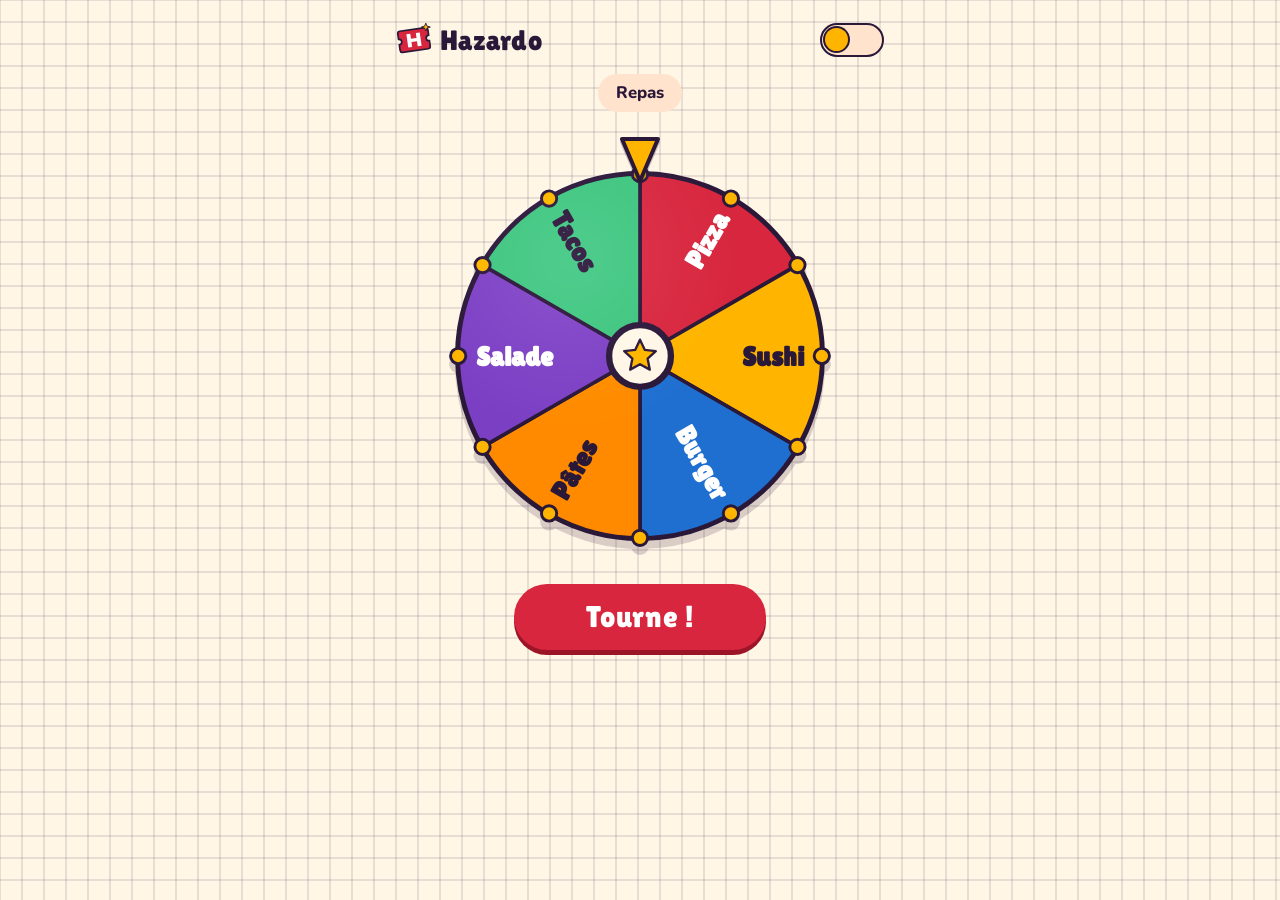
==== index.html @ 4a555137 "Mission 3 : La roue qui tourne Co-Authored-By: Claude Opus 5.5 <noreply@anthropic.com>" ====
<!doctype html>
<html lang="fr">
<head>
<meta charset="utf-8">
<meta name="viewport" content="width=device-width, initial-scale=1, viewport-fit=cover">
<title>Hazardo</title>
<meta name="description" content="Hazardo, la roue qui choisit pour toi quand tu n'arrives pas à te décider.">
<link rel="icon" href="favicon-32.png" sizes="32x32">
<link rel="apple-touch-icon" href="apple-touch-icon.png">
<link rel="preconnect" href="https://fonts.googleapis.com">
<link rel="preconnect" href="https://fonts.gstatic.com" crossorigin>
<link href="https://fonts.googleapis.com/css2?family=Lilita+One&family=Nunito:wght@700;800&display=swap" rel="stylesheet">
<link rel="stylesheet" href="style.css">
</head>
<body>
<canvas id="toile" aria-hidden="true"></canvas>

<div class="app">
  <header class="entete">
    <div class="marque"><img src="logo.svg" alt=""><h1>Hazardo</h1></div>
    <button class="jn" id="jn" type="button" aria-pressed="false" aria-label="Mode nuit"><i></i><b></b><b></b><b></b></button>
  </header>

  <!-- Écran 1 : Accueil -->
  <main class="ecran" id="ecran-accueil">
    <p class="pastille" id="nom-roue">Repas</p>
    <div class="scene">
      <div class="fleche" id="fleche" aria-hidden="true">
        <svg viewBox="0 0 46 52"><path d="M5 5h36L23 47z" fill="var(--accent)" stroke="var(--texte)" stroke-width="4" stroke-linejoin="round"/></svg>
      </div>
      <div class="penche" id="penche">
        <svg id="roue" viewBox="-110 -110 220 220" role="img"></svg>
        <div class="reflet"></div>
      </div>
    </div>
    <div class="aimant" id="aimant"><button class="btn-principal" id="tourne" type="button">Tourne !</button></div>
  </main>
</div>

<!-- Écran 2 : Résultat (par-dessus la roue) -->
<div class="voile" id="ecran-resultat" hidden>
  <div class="ticket" role="dialog" aria-modal="true" aria-labelledby="gagnant">
    <p class="et">Et c'est…</p>
    <p class="gagnant" id="gagnant"></p>
    <div class="boutons">
      <button class="btn-principal" id="encore" type="button">Encore !</button>
      <button class="btn-lien" id="merci" type="button">Super, merci</button>
    </div>
  </div>
</div>

<script src="roue.js"></script>
<script src="effets.js"></script>
</body>
</html>
---- style.css ----
/* Hazardo — le look (couleurs, polices et formes de DESIGN.md) */

/* ---------- Couleurs (palette Grande Roue) ---------- */
:root{
  --fond:#FFF6E6; --texte:#2A1838; --princ:#D7263D; --princ-fonce:#9C1527;
  --accent:#FFB400; --douce:#FFE3CC; --sur-princ:#FFFFFF; --voile:rgba(42,24,56,.55);
  --titre:"Lilita One","Arial Rounded MT Bold",system-ui,sans-serif;
  --corps:"Nunito","Arial Rounded MT Bold",system-ui,sans-serif;
  color-scheme:light;
}
@media (prefers-color-scheme: dark){
  :root:not([data-theme="light"]){
    --fond:#1A0F2E; --texte:#FFF2DF; --princ:#FF4D61; --princ-fonce:#A82238;
    --accent:#FFC233; --douce:#33204F; --sur-princ:#2A1838; --voile:rgba(8,4,18,.72);
    color-scheme:dark;
  }
}
:root[data-theme="dark"]{
  --fond:#1A0F2E; --texte:#FFF2DF; --princ:#FF4D61; --princ-fonce:#A82238;
  --accent:#FFC233; --douce:#33204F; --sur-princ:#2A1838; --voile:rgba(8,4,18,.72);
  color-scheme:dark;
}

/* ---------- Base ---------- */
*{box-sizing:border-box}
html,body{margin:0}
body{background:var(--fond);color:var(--texte);font:700 1rem/1.45 var(--corps);
  min-height:100svh;-webkit-tap-highlight-color:transparent;transition:background-color .4s}
button{font:inherit;color:inherit;cursor:pointer}
button:disabled{cursor:default}
:focus-visible{outline:3px solid var(--accent);outline-offset:3px}
[hidden]{display:none!important}

/* 81 Toile élastique : derrière tout, ne capte pas les touchers */
#toile{position:fixed;inset:0;width:100%;height:100%;pointer-events:none;z-index:0}
.app{position:relative;z-index:1;max-width:520px;margin:0 auto;
  padding:max(12px,env(safe-area-inset-top)) 16px max(20px,env(safe-area-inset-bottom));
  min-height:100svh;display:flex;flex-direction:column}

/* ---------- En-tête ---------- */
.entete{display:flex;align-items:center;justify-content:space-between;height:56px}
.marque{display:flex;align-items:center;gap:8px}
.marque img{width:36px;height:36px}
.marque h1{margin:0;font:400 1.75rem/1 var(--titre);letter-spacing:.01em}

/* 27 Interrupteur jour / nuit */
.jn{width:64px;height:34px;border-radius:999px;border:2.5px solid var(--texte);padding:0;
  background:var(--douce);position:relative;overflow:hidden}
.jn:disabled{opacity:.5}
.jn i{position:absolute;top:3px;left:3px;width:23px;height:23px;border-radius:50%;
  background:var(--accent);box-shadow:0 0 0 2px var(--texte);
  transition:transform .45s cubic-bezier(.4,1.5,.5,1)}
.jn b{position:absolute;width:3px;height:3px;border-radius:50%;background:var(--texte);opacity:0;transition:opacity .4s}
.jn b:nth-of-type(1){left:12px;top:8px} .jn b:nth-of-type(2){left:20px;top:19px} .jn b:nth-of-type(3){left:9px;top:21px}
.nuit .jn i{transform:translateX(30px);background:var(--texte);
  box-shadow:inset -7px -3px 0 var(--douce),0 0 0 2px var(--texte)}
.nuit .jn b{opacity:.9}

/* ---------- Accueil ---------- */
.ecran{flex:1;display:flex;flex-direction:column;align-items:center}
#ecran-accueil{gap:14px;padding-top:6px}
.pastille{margin:0;border-radius:999px;background:var(--douce);padding:7px 18px;font-weight:800;font-size:1.05rem}

.scene{position:relative;width:min(86vw,400px,calc(100svh - 260px));min-width:240px;aspect-ratio:1;margin-top:30px}
.penche{width:100%;height:100%;border-radius:50%;position:relative;touch-action:pan-y;
  transition:transform .6s cubic-bezier(.3,1.4,.5,1);will-change:transform}
#roue{display:block;width:100%;height:100%;overflow:visible;filter:drop-shadow(0 8px 0 rgba(42,24,56,.18))}
#roue text{font-family:var(--titre);font-size:15px}
/* 4 Reflet brillant : discret au repos, il se calme pendant que la roue tourne */
.reflet{position:absolute;inset:3%;border-radius:50%;pointer-events:none;mix-blend-mode:soft-light;
  background:radial-gradient(circle at var(--gx,32%) var(--gy,24%),rgba(255,255,255,.85),rgba(255,255,255,0) 45%);
  opacity:.35;transition:opacity .4s}
.penche.vise .reflet{opacity:1}
.ca-tourne .reflet{opacity:.15}
/* La flèche (13 Petit pop à chaque part qui passe) */
.fleche{position:absolute;left:50%;top:-22px;width:46px;margin-left:-23px;z-index:2;
  transform-origin:50% 12%;filter:drop-shadow(0 3px 0 rgba(42,24,56,.25))}
.fleche svg{display:block;width:100%}
.fleche.pop{animation:pop .3s cubic-bezier(.3,1.6,.5,1)}
@keyframes pop{45%{transform:scale(1.35) rotate(-8deg)}}

/* Bouton principal (6 Aimanté + 16 Onde) */
.aimant{padding:14px 40px 10px;touch-action:pan-y;transition:transform .8s cubic-bezier(.3,1.45,.45,1)}
.aimant.suit{transition:transform .15s linear}
.btn-principal{position:relative;overflow:hidden;border:0;border-radius:999px;
  background:var(--princ);color:var(--sur-princ);font:400 1.9rem/1 var(--titre);letter-spacing:.02em;
  padding:18px 54px 17px;box-shadow:0 5px 0 var(--princ-fonce);
  transition:transform .4s cubic-bezier(.3,1.7,.5,1)}
.btn-principal:active:not(:disabled){transform:translateY(3px) scale(.97);box-shadow:0 2px 0 var(--princ-fonce);transition:transform .08s}
/* « Ça tourne… » : le bouton reste enfoncé tant que la roue tourne */
#tourne{min-width:252px}
#tourne:disabled{transform:translateY(3px);box-shadow:0 2px 0 var(--princ-fonce);opacity:.8}
.btn-principal .onde{position:absolute;border-radius:50%;background:currentColor;pointer-events:none;
  opacity:.4;transform:scale(0);animation:onde .6s ease-out forwards}
@keyframes onde{to{transform:scale(4);opacity:0}}
.btn-lien{border:0;background:none;padding:8px 14px;font-weight:800;font-size:1.02rem;
  text-decoration:underline;text-decoration-thickness:2px;text-underline-offset:4px;border-radius:10px}
.btn-lien:active{transform:translateY(1px)}

/* ---------- Résultat (par-dessus la roue) ---------- */
.voile{position:fixed;inset:0;z-index:5;background:var(--voile);display:grid;place-items:center;padding:16px;
  overflow:hidden;animation:fondu .25s ease-out}
@keyframes fondu{from{opacity:0}}
/* La carte a la forme du ticket du logo : deux encoches sur les côtés */
.ticket{width:min(100%,360px);background:var(--douce);color:var(--texte);text-align:center;
  padding:28px 22px 24px;border-radius:20px;position:relative;
  -webkit-mask:radial-gradient(circle 15px at 0 50%,#0000 98%,#000) left/51% 100% no-repeat,
               radial-gradient(circle 15px at 100% 50%,#0000 98%,#000) right/51% 100% no-repeat;
          mask:radial-gradient(circle 15px at 0 50%,#0000 98%,#000) left/51% 100% no-repeat,
               radial-gradient(circle 15px at 100% 50%,#0000 98%,#000) right/51% 100% no-repeat;
  animation:arrive .45s cubic-bezier(.3,1.5,.5,1)}
@keyframes arrive{from{transform:scale(.8) rotate(-4deg);opacity:0}}
.ticket::after{content:"";position:absolute;left:22px;right:22px;top:50%;border-top:2.5px dashed var(--texte);opacity:.35;z-index:-1}
.ticket .et{margin:0;font-size:1.15rem}
.gagnant{margin:6px 0 22px;font:400 clamp(2.8rem,14vw,4rem)/1.1 var(--titre);touch-action:pan-y;
  overflow-wrap:anywhere;background:var(--douce);position:relative}
.gagnant span{display:inline-block}
/* 26 Lettres qui sautent */
.gagnant span.saute{animation:saute .5s cubic-bezier(.3,.7,.4,1) both}
@keyframes saute{40%{transform:translateY(-16px);color:var(--princ)}}
.ticket .boutons{display:flex;flex-direction:column;align-items:center;gap:8px;background:var(--douce);position:relative}
.ticket .btn-principal{font-size:1.5rem;padding:15px 44px 14px}

/* Confettis : partent du ticket, éclatent puis retombent */
.confetti{position:absolute;left:50%;top:42%;width:9px;height:14px;border-radius:2px;pointer-events:none;
  animation:confetti 1.4s cubic-bezier(.15,.7,.3,1) forwards}
@keyframes confetti{
  45%{transform:translate(var(--dx),var(--dy)) rotate(var(--rot));opacity:1}
  to{transform:translate(var(--dx),calc(var(--dy) + 140px)) rotate(calc(var(--rot) * 2));opacity:0}
}

/* ---------- Réduire les animations ---------- */
@media (prefers-reduced-motion: reduce){
  *,*::before,*::after{animation:none!important;transition:none!important}
}
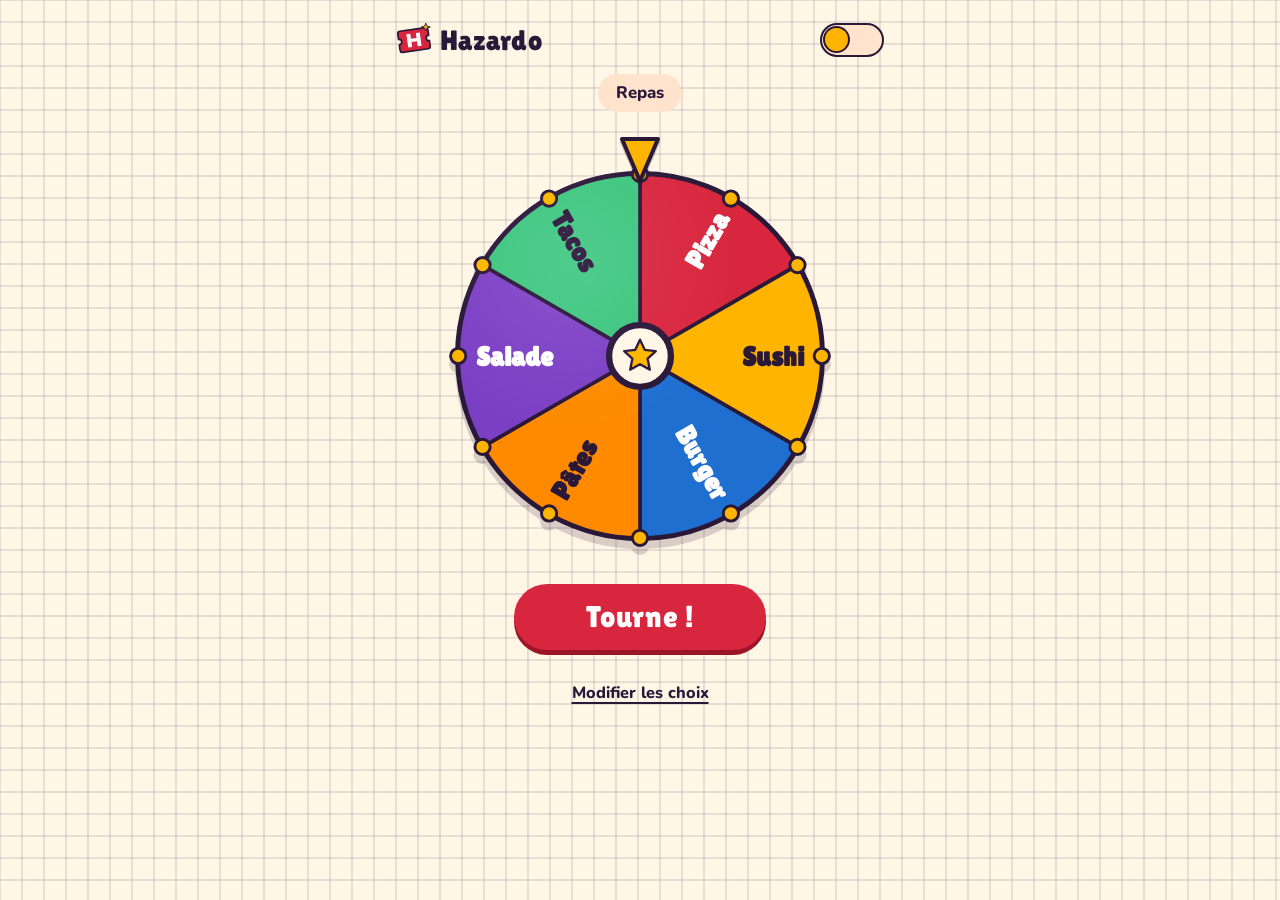
==== commit aec02350: "Mission 5 : Mes propres choix Co-Authored-By: Claude Opus 5.5 <noreply@anthropic.com>" ====
--- a/index.html
+++ b/index.html
@@ -34,6 +34,29 @@
       </div>
     </div>
     <div class="aimant" id="aimant"><button class="btn-principal" id="tourne" type="button">Tourne !</button></div>
+    <div class="trop-peu" id="trop-peu" hidden>
+      <p>Ajoute au moins 2 choix pour faire tourner la roue.</p>
+      <button class="btn-ajout" type="button" data-ouvre-liste>Ajouter des choix</button>
+    </div>
+    <button class="btn-lien" id="modifier" type="button" data-ouvre-liste>Modifier les choix</button>
+  </main>
+
+  <!-- Écran 3 : Modifier les choix -->
+  <main class="ecran" id="ecran-liste" hidden>
+    <button class="btn-lien" id="retour" type="button">← Retour à la roue</button>
+    <h2 id="titre-liste" tabindex="-1"></h2>
+    <form class="ajout" id="ajout" novalidate>
+      <input id="nouveau" type="text" placeholder="Ajoute un choix…" aria-label="Nouveau choix"
+        aria-describedby="erreur" autocomplete="off" enterkeyhint="done">
+      <button class="btn-ajout" type="submit">Ajouter</button>
+    </form>
+    <p class="erreur" id="erreur" role="alert"></p>
+    <div class="compteur">
+      <p id="compteur"></p>
+      <span class="ampoules" id="ampoules" aria-hidden="true"></span>
+    </div>
+    <p class="vide" id="vide" hidden>Ta roue est vide. Ajoute au moins 2 choix pour la faire tourner.</p>
+    <ul class="choix" id="choix"></ul>
   </main>
 </div>
 
@@ -49,7 +72,9 @@
   </div>
 </div>
 
+<script src="stockage.js"></script>
 <script src="roue.js"></script>
 <script src="effets.js"></script>
+<script src="choix.js"></script>
 </body>
 </html>
--- a/style.css
+++ b/style.css
@@ -97,6 +97,48 @@
   text-decoration:underline;text-decoration-thickness:2px;text-underline-offset:4px;border-radius:10px}
 .btn-lien:active{transform:translateY(1px)}
 
+/* Moins de 2 choix : message à la place du bouton qui tourne */
+.trop-peu{text-align:center;max-width:300px;display:grid;justify-items:center;gap:12px;padding-top:10px}
+.trop-peu p{margin:0;font-size:1.08rem}
+.btn-ajout{border:0;border-radius:999px;background:var(--princ);color:var(--sur-princ);
+  font-weight:800;padding:12px 22px;box-shadow:0 4px 0 var(--princ-fonce)}
+.btn-ajout:active{transform:translateY(3px);box-shadow:0 1px 0 var(--princ-fonce)}
+
+/* ---------- Modifier les choix ---------- */
+#ecran-liste{align-items:stretch;gap:12px;padding-top:4px}
+#ecran-liste .btn-lien{align-self:flex-start;padding-left:0}
+#titre-liste{margin:0 0 4px;font:400 clamp(1.6rem,7vw,2rem)/1.15 var(--titre);overflow-wrap:anywhere}
+#titre-liste:focus{outline:none}
+.ajout{display:flex;gap:8px}
+.ajout input{flex:1;min-width:0;border:2.5px solid var(--texte);border-radius:14px;background:var(--fond);
+  color:var(--texte);font:700 1rem var(--corps);padding:12px 14px}
+.ajout input::placeholder{color:color-mix(in srgb,var(--texte) 55%,transparent)}
+.ajout input[aria-invalid="true"]{border-color:var(--princ)}
+.ajout .btn-ajout{padding:0 20px}
+.erreur{margin:-4px 0 0;min-height:1.45em;color:var(--princ);font-weight:800;font-size:.95rem}
+/* Le compteur : 12 ampoules de manège, une allumée par choix */
+.compteur{display:flex;align-items:center;justify-content:space-between;gap:10px;flex-wrap:wrap}
+.compteur p{margin:0;font-size:.95rem}
+.ampoules{display:flex;gap:5px}
+.ampoules i{width:11px;height:11px;border-radius:50%;box-shadow:inset 0 0 0 1.5px color-mix(in srgb,var(--texte) 35%,transparent)}
+.ampoules i[style]{box-shadow:0 0 0 1.5px var(--texte),0 0 7px 1px color-mix(in srgb,var(--accent) 70%,transparent)}
+.vide{margin:6px 0 0;padding:18px;border-radius:16px;border:2.5px dashed color-mix(in srgb,var(--texte) 40%,transparent);text-align:center}
+/* Chaque ligne a les encoches du ticket du logo */
+.choix{list-style:none;margin:0;padding:0;display:grid;gap:8px}
+.choix li{display:flex;align-items:center;gap:12px;background:var(--douce);border-radius:16px;padding:6px 8px 6px 20px;
+  -webkit-mask:radial-gradient(circle 7px at 0 50%,#0000 98%,#000) left/51% 100% no-repeat,
+               radial-gradient(circle 7px at 100% 50%,#0000 98%,#000) right/51% 100% no-repeat;
+          mask:radial-gradient(circle 7px at 0 50%,#0000 98%,#000) left/51% 100% no-repeat,
+               radial-gradient(circle 7px at 100% 50%,#0000 98%,#000) right/51% 100% no-repeat}
+.choix .pt{width:16px;height:16px;border-radius:50%;flex:none;box-shadow:0 0 0 2px var(--texte)}
+.choix .nom{flex:1;min-width:0;font-weight:800;font-size:1.08rem;overflow-wrap:anywhere}
+.choix button{width:44px;height:44px;flex:none;border:0;border-radius:12px;background:transparent;font-size:1.1rem}
+.choix button:active{background:var(--fond)}
+/* 9 Apparition : les lignes montent une par une à l'ouverture, et un choix ajouté arrive pareil */
+.choix.apparait li{animation:monte .5s cubic-bezier(.3,1.45,.5,1) both;animation-delay:calc(var(--i)*80ms)}
+.choix li.arrive{animation:monte .5s cubic-bezier(.3,1.45,.5,1) both}
+@keyframes monte{from{opacity:0;transform:translateY(18px)}}
+
 /* ---------- Résultat (par-dessus la roue) ---------- */
 .voile{position:fixed;inset:0;z-index:5;background:var(--voile);display:grid;place-items:center;padding:16px;
   overflow:hidden;animation:fondu .25s ease-out}
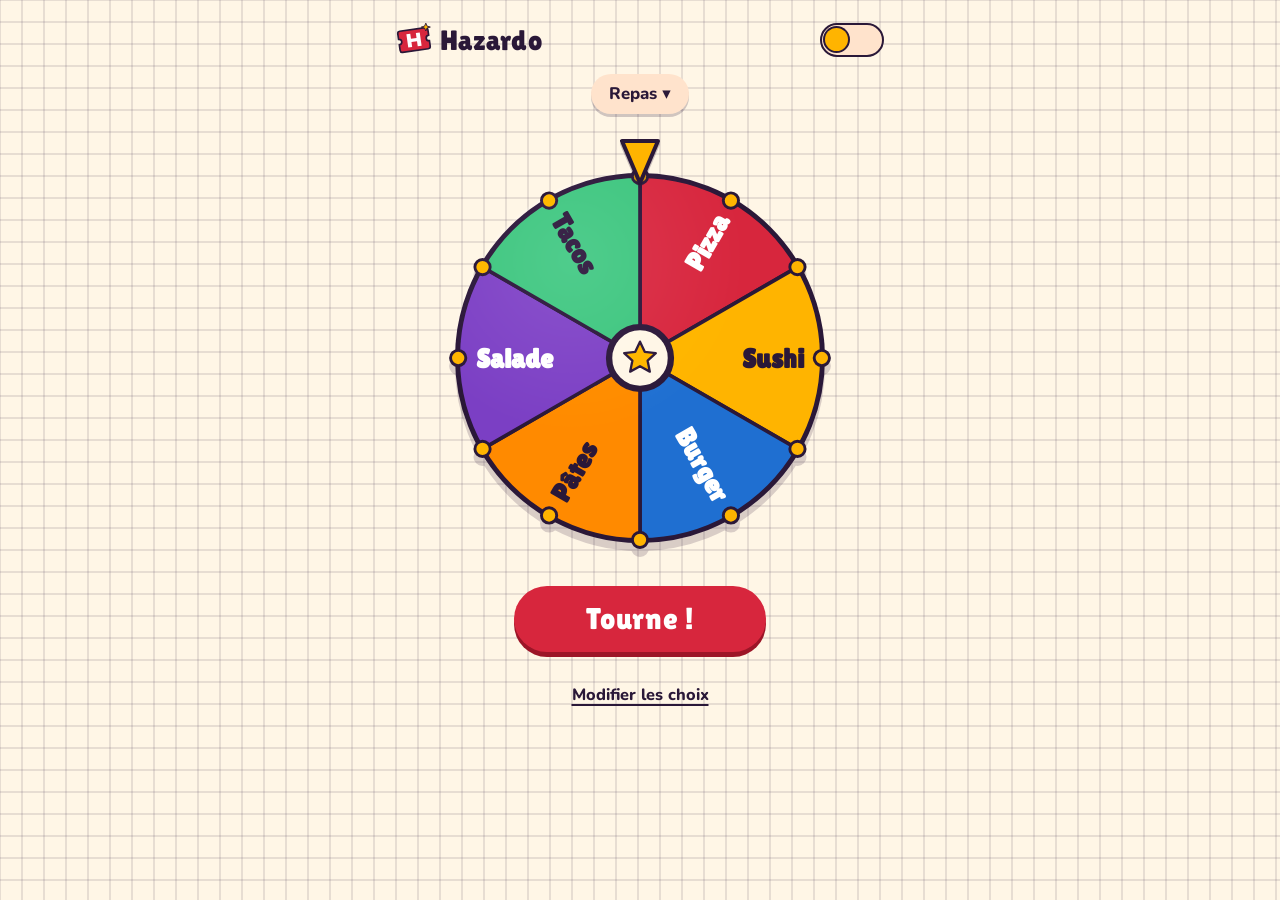
==== commit edb43e1a: "Mission 6 : Plusieurs roues Co-Authored-By: Claude Opus 5.5 <noreply@anthropic.com>" ====
--- a/index.html
+++ b/index.html
@@ -23,7 +23,9 @@
 
   <!-- Écran 1 : Accueil -->
   <main class="ecran" id="ecran-accueil">
-    <p class="pastille" id="nom-roue">Repas</p>
+    <button class="pastille" id="nom-roue" type="button">
+      <span id="nom-roue-texte">Repas</span> <span aria-hidden="true">▾</span>
+    </button>
     <div class="scene">
       <div class="fleche" id="fleche" aria-hidden="true">
         <svg viewBox="0 0 46 52"><path d="M5 5h36L23 47z" fill="var(--accent)" stroke="var(--texte)" stroke-width="4" stroke-linejoin="round"/></svg>
@@ -58,6 +60,22 @@
     <p class="vide" id="vide" hidden>Ta roue est vide. Ajoute au moins 2 choix pour la faire tourner.</p>
     <ul class="choix" id="choix"></ul>
   </main>
+
+  <!-- Écran 4 : Mes roues -->
+  <main class="ecran" id="ecran-roues" hidden>
+    <button class="btn-lien" id="retour-roues" type="button">← Retour à la roue</button>
+    <h2 id="titre-roues" tabindex="-1">Mes roues</h2>
+    <ul class="roues" id="roues"></ul>
+    <p class="seule" id="seule" hidden>Il te faut au moins une roue.</p>
+    <button class="btn-nouvelle" id="nouvelle" type="button">+ Nouvelle roue</button>
+    <form class="ajout" id="form-nouvelle" novalidate hidden>
+      <input id="nom-nouvelle" type="text" placeholder="Nom de la nouvelle roue" aria-label="Nom de la nouvelle roue"
+        aria-describedby="erreur-roue" autocomplete="off" enterkeyhint="done">
+      <button class="btn-ajout" type="submit">Créer</button>
+    </form>
+    <p class="erreur" id="erreur-roue" role="alert"></p>
+    <p class="note">Tes roues sont gardées sur cet appareil seulement.</p>
+  </main>
 </div>
 
 <!-- Écran 2 : Résultat (par-dessus la roue) -->
@@ -72,9 +90,21 @@
   </div>
 </div>
 
+<!-- Confirmation de suppression (par-dessus « Mes roues ») -->
+<div class="voile" id="ecran-supprimer" hidden>
+  <div class="ticket" role="alertdialog" aria-modal="true" aria-labelledby="question-supprimer">
+    <p class="question" id="question-supprimer"></p>
+    <div class="boutons">
+      <button class="btn-principal" id="oui-supprimer" type="button">Supprimer</button>
+      <button class="btn-lien" id="non-supprimer" type="button">Annuler</button>
+    </div>
+  </div>
+</div>
+
 <script src="stockage.js"></script>
 <script src="roue.js"></script>
 <script src="effets.js"></script>
 <script src="choix.js"></script>
+<script src="roues.js"></script>
 </body>
 </html>
--- a/style.css
+++ b/style.css
@@ -59,7 +59,10 @@
 /* ---------- Accueil ---------- */
 .ecran{flex:1;display:flex;flex-direction:column;align-items:center}
 #ecran-accueil{gap:14px;padding-top:6px}
-.pastille{margin:0;border-radius:999px;background:var(--douce);padding:7px 18px;font-weight:800;font-size:1.05rem}
+.pastille{margin:0;border:0;border-radius:999px;background:var(--douce);padding:8px 18px;font-weight:800;font-size:1.05rem;
+  box-shadow:0 3px 0 color-mix(in srgb,var(--texte) 22%,transparent)}
+.pastille:active:not(:disabled){transform:translateY(2px);box-shadow:0 1px 0 color-mix(in srgb,var(--texte) 22%,transparent)}
+.pastille:disabled{opacity:.7}
 
 .scene{position:relative;width:min(86vw,400px,calc(100svh - 260px));min-width:240px;aspect-ratio:1;margin-top:30px}
 .penche{width:100%;height:100%;border-radius:50%;position:relative;touch-action:pan-y;
@@ -105,10 +108,10 @@
 .btn-ajout:active{transform:translateY(3px);box-shadow:0 1px 0 var(--princ-fonce)}
 
 /* ---------- Modifier les choix ---------- */
-#ecran-liste{align-items:stretch;gap:12px;padding-top:4px}
-#ecran-liste .btn-lien{align-self:flex-start;padding-left:0}
-#titre-liste{margin:0 0 4px;font:400 clamp(1.6rem,7vw,2rem)/1.15 var(--titre);overflow-wrap:anywhere}
-#titre-liste:focus{outline:none}
+#ecran-liste,#ecran-roues{align-items:stretch;gap:12px;padding-top:4px}
+#ecran-liste>.btn-lien,#ecran-roues>.btn-lien{align-self:flex-start;padding-left:0}
+#titre-liste,#titre-roues{margin:0 0 4px;font:400 clamp(1.6rem,7vw,2rem)/1.15 var(--titre);overflow-wrap:anywhere}
+#titre-liste:focus,#titre-roues:focus{outline:none}
 .ajout{display:flex;gap:8px}
 .ajout input{flex:1;min-width:0;border:2.5px solid var(--texte);border-radius:14px;background:var(--fond);
   color:var(--texte);font:700 1rem var(--corps);padding:12px 14px}
@@ -125,7 +128,7 @@
 .vide{margin:6px 0 0;padding:18px;border-radius:16px;border:2.5px dashed color-mix(in srgb,var(--texte) 40%,transparent);text-align:center}
 /* Chaque ligne a les encoches du ticket du logo */
 .choix{list-style:none;margin:0;padding:0;display:grid;gap:8px}
-.choix li{display:flex;align-items:center;gap:12px;background:var(--douce);border-radius:16px;padding:6px 8px 6px 20px;
+.choix li,.roues li{display:flex;align-items:center;gap:12px;background:var(--douce);border-radius:16px;padding:6px 8px 6px 20px;
   -webkit-mask:radial-gradient(circle 7px at 0 50%,#0000 98%,#000) left/51% 100% no-repeat,
                radial-gradient(circle 7px at 100% 50%,#0000 98%,#000) right/51% 100% no-repeat;
           mask:radial-gradient(circle 7px at 0 50%,#0000 98%,#000) left/51% 100% no-repeat,
@@ -135,9 +138,40 @@
 .choix button{width:44px;height:44px;flex:none;border:0;border-radius:12px;background:transparent;font-size:1.1rem}
 .choix button:active{background:var(--fond)}
 /* 9 Apparition : les lignes montent une par une à l'ouverture, et un choix ajouté arrive pareil */
-.choix.apparait li{animation:monte .5s cubic-bezier(.3,1.45,.5,1) both;animation-delay:calc(var(--i)*80ms)}
-.choix li.arrive{animation:monte .5s cubic-bezier(.3,1.45,.5,1) both}
+.choix.apparait li,.roues.apparait li{animation:monte .5s cubic-bezier(.3,1.45,.5,1) both;animation-delay:calc(var(--i)*80ms)}
+.choix li.arrive,.roues li.arrive{animation:monte .5s cubic-bezier(.3,1.45,.5,1) both}
 @keyframes monte{from{opacity:0;transform:translateY(18px)}}
+
+/* ---------- Mes roues ---------- */
+/* Chaque roue est un ticket de manège ; la roue active est entourée et porte un ✓ doré */
+.roues{list-style:none;margin:0;padding:0;display:grid;gap:10px}
+.roues li{flex-direction:column;align-items:stretch;gap:0;padding:8px 14px 6px 18px}
+.roues li.active{box-shadow:inset 0 0 0 3px var(--texte)}
+.choisir{display:flex;align-items:center;gap:14px;width:100%;border:0;background:none;padding:8px 0;text-align:left;border-radius:12px}
+.choisir .titre{flex:1;min-width:0;overflow-wrap:anywhere}
+.choisir .nom{font:400 1.35rem/1.1 var(--titre);letter-spacing:.01em}
+.choisir .nb{font-weight:800;color:color-mix(in srgb,var(--texte) 78%,transparent)}
+/* La roue en miniature, avec son moyeu : au toucher, elle fait un quart de tour */
+.mini{position:relative;flex:none;width:48px;height:48px;border-radius:50%;box-shadow:0 0 0 2.5px var(--texte);
+  transition:transform .6s cubic-bezier(.3,1.5,.5,1)}
+.mini::after{content:"";position:absolute;inset:17px;border-radius:50%;background:var(--fond);box-shadow:0 0 0 2px var(--texte)}
+.choisir:active .mini{transform:rotate(90deg);transition-duration:.15s}
+.coche{flex:none;width:32px;height:32px;border-radius:50%;display:grid;place-items:center;visibility:hidden;
+  background:var(--accent);color:#2A1838;box-shadow:0 0 0 2.5px var(--texte);font-size:1.05rem}
+.active .coche{visibility:visible}
+.actions{display:flex;gap:2px;padding-left:54px}
+.actions button{border:0;background:none;min-height:44px;padding:0 10px;font-weight:800;font-size:.95rem;border-radius:10px;
+  text-decoration:underline;text-decoration-thickness:2px;text-underline-offset:4px}
+.actions button:active{background:var(--fond)}
+.roues .ajout{padding:10px 0 2px}
+.roues .erreur{margin:6px 0 0}
+.roues li:has(form) .actions{padding-left:0}
+.seule{margin:-2px 0 0;font-size:.92rem;color:color-mix(in srgb,var(--texte) 78%,transparent)}
+/* + Nouvelle roue : un ticket encore vierge, en pointillés */
+.btn-nouvelle{border:2.5px dashed var(--texte);border-radius:16px;background:none;padding:15px;font:400 1.3rem/1 var(--titre);letter-spacing:.02em}
+.btn-nouvelle:active{transform:translateY(2px);background:var(--douce)}
+.note{margin:auto 0 0;padding-top:24px;text-align:center;font-size:.9rem;color:color-mix(in srgb,var(--texte) 78%,transparent)}
+.ticket .question{margin:4px 0 24px;font:400 1.5rem/1.2 var(--titre);overflow-wrap:anywhere;background:var(--douce);position:relative}
 
 /* ---------- Résultat (par-dessus la roue) ---------- */
 .voile{position:fixed;inset:0;z-index:5;background:var(--voile);display:grid;place-items:center;padding:16px;
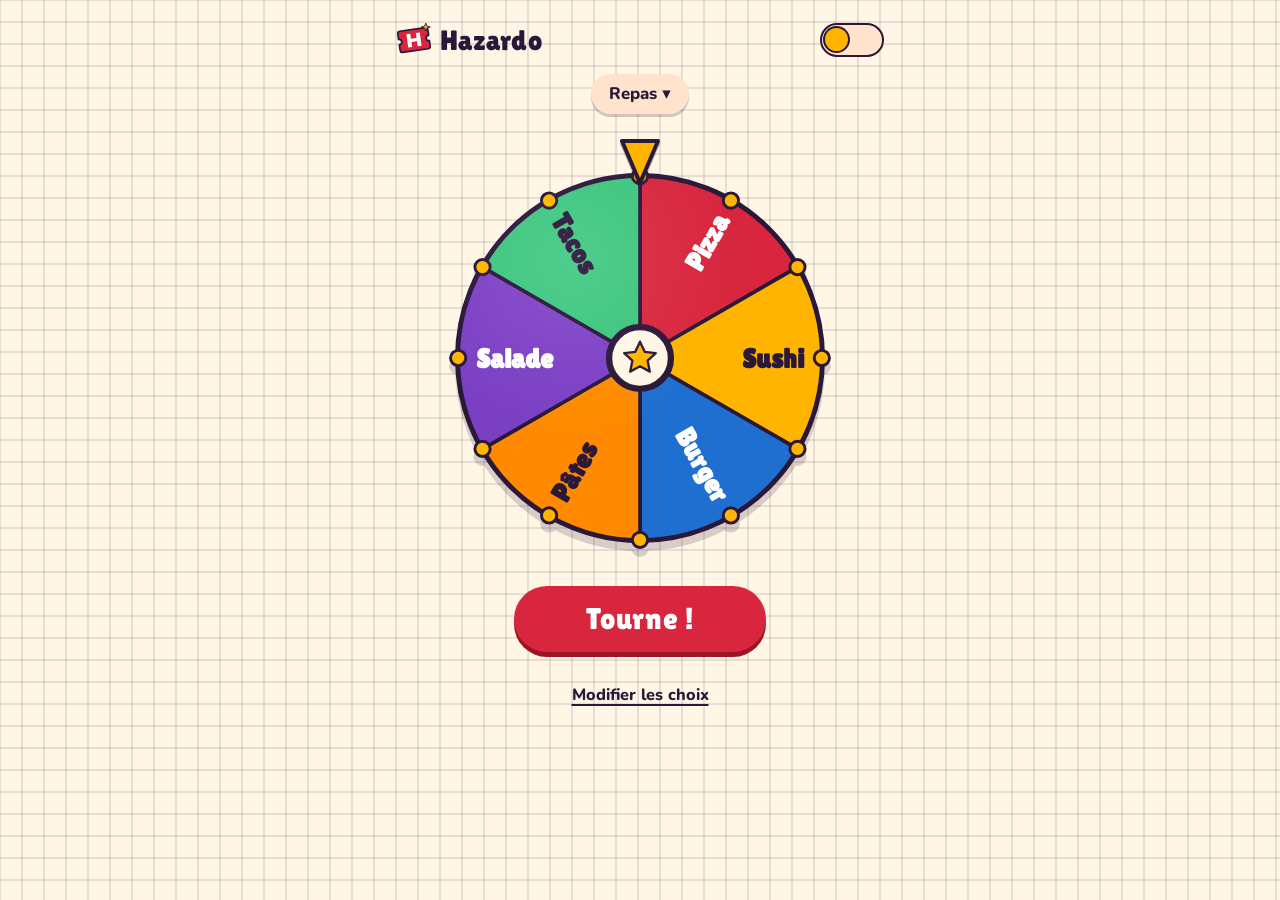
==== commit e39dbb2b: "Animations: retire will-change permanent, onde depuis scale(.2), style.css v8 Co-Authored-By: Claude" ====
--- a/index.html
+++ b/index.html
@@ -7,10 +7,18 @@
 <meta name="description" content="Hazardo, la roue qui choisit pour toi quand tu n'arrives pas à te décider.">
 <link rel="icon" href="favicon-32.png" sizes="32x32">
 <link rel="apple-touch-icon" href="apple-touch-icon.png">
+<!-- Mission 7 : comme une vraie app (icône, nom et plein écran sur l'écran d'accueil) -->
+<link rel="manifest" href="manifest.webmanifest?v=7">
+<meta name="apple-mobile-web-app-capable" content="yes">
+<meta name="mobile-web-app-capable" content="yes">
+<meta name="apple-mobile-web-app-title" content="Hazardo">
+<meta name="apple-mobile-web-app-status-bar-style" content="default">
+<meta name="theme-color" content="#FFF6E6" media="(prefers-color-scheme: light)">
+<meta name="theme-color" content="#1A0F2E" media="(prefers-color-scheme: dark)">
 <link rel="preconnect" href="https://fonts.googleapis.com">
 <link rel="preconnect" href="https://fonts.gstatic.com" crossorigin>
 <link href="https://fonts.googleapis.com/css2?family=Lilita+One&family=Nunito:wght@700;800&display=swap" rel="stylesheet">
-<link rel="stylesheet" href="style.css">
+<link rel="stylesheet" href="style.css?v=8">
 </head>
 <body>
 <canvas id="toile" aria-hidden="true"></canvas>
@@ -101,10 +109,10 @@
   </div>
 </div>
 
-<script src="stockage.js"></script>
-<script src="roue.js"></script>
-<script src="effets.js"></script>
-<script src="choix.js"></script>
-<script src="roues.js"></script>
+<script src="stockage.js?v=7"></script>
+<script src="roue.js?v=7"></script>
+<script src="effets.js?v=7"></script>
+<script src="choix.js?v=7"></script>
+<script src="roues.js?v=7"></script>
 </body>
 </html>
--- a/style.css
+++ b/style.css
@@ -66,7 +66,7 @@
 
 .scene{position:relative;width:min(86vw,400px,calc(100svh - 260px));min-width:240px;aspect-ratio:1;margin-top:30px}
 .penche{width:100%;height:100%;border-radius:50%;position:relative;touch-action:pan-y;
-  transition:transform .6s cubic-bezier(.3,1.4,.5,1);will-change:transform}
+  transition:transform .6s cubic-bezier(.3,1.4,.5,1)}
 #roue{display:block;width:100%;height:100%;overflow:visible;filter:drop-shadow(0 8px 0 rgba(42,24,56,.18))}
 #roue text{font-family:var(--titre);font-size:15px}
 /* 4 Reflet brillant : discret au repos, il se calme pendant que la roue tourne */
@@ -94,7 +94,7 @@
 #tourne{min-width:252px}
 #tourne:disabled{transform:translateY(3px);box-shadow:0 2px 0 var(--princ-fonce);opacity:.8}
 .btn-principal .onde{position:absolute;border-radius:50%;background:currentColor;pointer-events:none;
-  opacity:.4;transform:scale(0);animation:onde .6s ease-out forwards}
+  opacity:.4;transform:scale(.2);animation:onde .6s ease-out forwards}
 @keyframes onde{to{transform:scale(4);opacity:0}}
 .btn-lien{border:0;background:none;padding:8px 14px;font-weight:800;font-size:1.02rem;
   text-decoration:underline;text-decoration-thickness:2px;text-underline-offset:4px;border-radius:10px}
